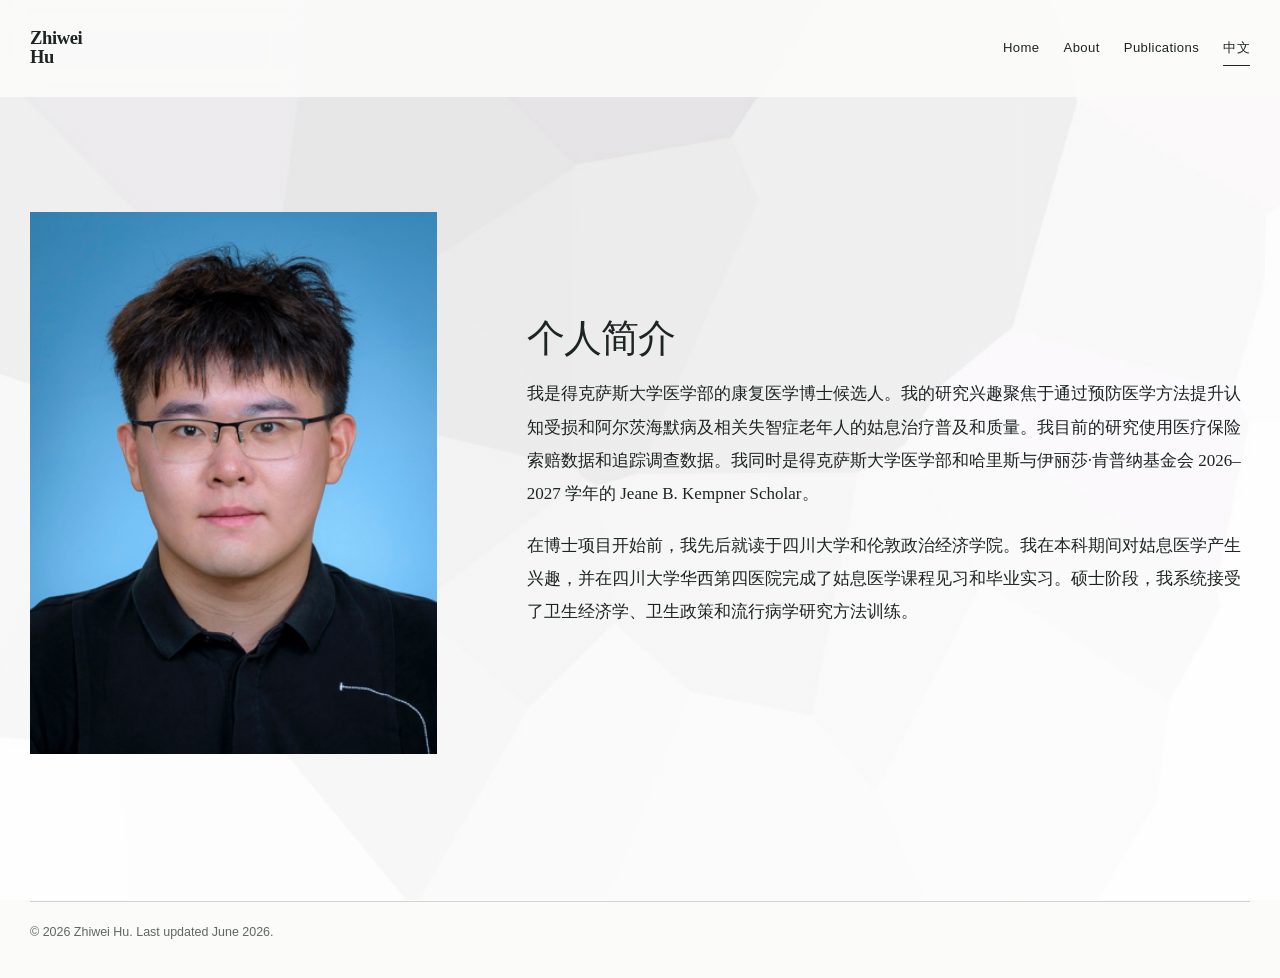
==== chinese.html @ 049ffa7e "Add files via upload" ====
<!doctype html>
<html lang="zh-CN">
<head>
  <meta charset="utf-8">
  <meta name="viewport" content="width=device-width, initial-scale=1">
  <title>中文简介 | Zhiwei Hu</title>
  <meta name="description" content="Zhiwei Hu 的中文个人简介。研究方向包括姑息治疗、老年健康、认知障碍、预防医学、医疗保险索赔数据分析与安宁疗护服务利用。">
  <meta name="robots" content="index, follow">
  <link rel="canonical" href="https://kzhkoshii.github.io/chinese.html">
  <link rel="icon" href="assets/favicon.svg" type="image/svg+xml">
  <link rel="stylesheet" href="styles.css">
</head>
<body>

<header class="site-header">
  <div class="header-inner">
    <a class="site-name" href="index.html" aria-label="Zhiwei Hu home">
      <span>Zhiwei</span><span>Hu</span>
    </a>
    <button class="nav-toggle" type="button" aria-expanded="false" aria-controls="site-navigation">
      Menu
    </button>
    <nav class="site-nav" id="site-navigation" aria-label="Primary navigation">
      <a href="index.html">Home</a>
<a href="about.html">About</a>
<a href="publications.html">Publications</a>
<a href="chinese.html" aria-current="page">中文</a>
    </nav>
  </div>
</header>

<main>
  <section class="chinese-layout" aria-labelledby="chinese-title">
    <div class="chinese-image">
      <img src="assets/images/profile-chinese.jpg" alt="Zhiwei Hu 个人照片">
    </div>
    <div class="chinese-copy">
      <h1 id="chinese-title">个人简介</h1>
      <p>我是得克萨斯大学医学部的康复医学博士候选人。我的研究兴趣聚焦于通过预防医学方法提升认知受损和阿尔茨海默病及相关失智症老年人的姑息治疗普及和质量。我目前的研究使用医疗保险索赔数据和追踪调查数据。我同时是得克萨斯大学医学部和哈里斯与伊丽莎·肯普纳基金会 2026–2027 学年的 Jeane B. Kempner Scholar。</p>
      <p>在博士项目开始前，我先后就读于四川大学和伦敦政治经济学院。我在本科期间对姑息医学产生兴趣，并在四川大学华西第四医院完成了姑息医学课程见习和毕业实习。硕士阶段，我系统接受了卫生经济学、卫生政策和流行病学研究方法训练。</p>
    </div>
  </section>
</main>

<footer class="site-footer">
  <span>© 2026 Zhiwei Hu. Last updated June 2026.</span>
</footer>
<script src="script.js"></script>

</body>
</html>
---- styles.css ----
:root {
  --ink: #1d2524;
  --muted: #5d6865;
  --line: rgba(29, 37, 36, 0.18);
  --accent: #315f59;
  --accent-soft: rgba(49, 95, 89, 0.09);
  --paper: #fbfbfa;
  --max-width: 1220px;
  --nav-height: 96px;
}

* { box-sizing: border-box; }

html { scroll-behavior: smooth; }

body {
  margin: 0;
  color: var(--ink);
  background: var(--paper);
  font-family: "Avenir Next", Avenir, "Segoe UI", "Helvetica Neue", Arial, sans-serif;
  font-size: 17px;
  line-height: 1.72;
  -webkit-font-smoothing: antialiased;
  text-rendering: optimizeLegibility;
}

body::before {
  content: "";
  position: fixed;
  inset: 0;
  z-index: -2;
  background-image: linear-gradient(rgba(251,251,250,0.22), rgba(251,251,250,0.22)),
                    url("assets/images/background.jpg");
  background-size: cover;
  background-position: center;
  opacity: 0.98;
}

a {
  color: var(--accent);
  text-decoration-thickness: 1px;
  text-underline-offset: 0.18em;
}

a:hover, a:focus { color: #1f453f; }

.site-header {
  position: sticky;
  top: 0;
  z-index: 20;
  background: rgba(251, 251, 250, 0.91);
  backdrop-filter: blur(12px);
  border-bottom: 1px solid transparent;
}

.header-inner {
  width: min(calc(100% - 56px), var(--max-width));
  min-height: var(--nav-height);
  margin: 0 auto;
  display: flex;
  align-items: center;
  justify-content: space-between;
  gap: 32px;
}

.site-name {
  display: inline-block;
  color: var(--ink);
  font-family: Georgia, "Times New Roman", serif;
  font-size: 1.16rem;
  font-weight: 700;
  line-height: 1.02;
  letter-spacing: -0.02em;
  text-decoration: none;
}

.site-name span { display: block; }

.nav-toggle {
  display: none;
  border: 1px solid var(--line);
  background: rgba(255,255,255,0.55);
  color: var(--ink);
  font: inherit;
  padding: 8px 11px;
  cursor: pointer;
}

.site-nav {
  display: flex;
  align-items: center;
  gap: 24px;
}

.site-nav a {
  position: relative;
  color: var(--ink);
  font-size: 0.82rem;
  letter-spacing: 0.03em;
  text-decoration: none;
}

.site-nav a::after {
  content: "";
  position: absolute;
  left: 0;
  right: 0;
  bottom: -7px;
  height: 1px;
  background: transparent;
}

.site-nav a:hover::after,
.site-nav a[aria-current="page"]::after {
  background: var(--ink);
}

main {
  width: min(calc(100% - 56px), var(--max-width));
  margin: 0 auto;
}

.hero {
  min-height: calc(100vh - var(--nav-height));
  display: grid;
  grid-template-columns: minmax(300px, 0.95fr) minmax(440px, 1.2fr);
  gap: clamp(42px, 6vw, 86px);
  align-items: center;
  padding: 54px 0 80px;
}

.hero-image img,
.chinese-image img {
  display: block;
  width: 100%;
  height: auto;
  object-fit: cover;
}

.hero-image img { aspect-ratio: 1.30 / 1; }

.hero-copy { max-width: 690px; }

h1, h2, h3 {
  font-family: Georgia, "Times New Roman", serif;
  color: var(--ink);
  font-weight: 500;
  letter-spacing: -0.025em;
}

h1 {
  margin: 0 0 18px;
  font-size: clamp(2.35rem, 4vw, 4.2rem);
  line-height: 1.04;
}

h2 {
  margin: 0 0 28px;
  font-size: clamp(1.8rem, 3vw, 3rem);
  line-height: 1.12;
}

h3 {
  margin: 0 0 11px;
  font-size: 1.23rem;
  line-height: 1.22;
}

p { margin: 0 0 18px; }

.small-heading {
  margin: 26px 0 8px;
  color: var(--ink);
  font-family: Georgia, "Times New Roman", serif;
  font-size: 1.16rem;
}

.inline-links {
  display: flex;
  flex-wrap: wrap;
  align-items: center;
  gap: 0;
  margin-top: 2px;
  font-size: 0.94rem;
}

.inline-links a { text-decoration: none; }

.inline-links a:not(:last-child)::after {
  content: "|";
  margin: 0 8px;
  color: var(--muted);
}

.page-shell {
  min-height: calc(100vh - var(--nav-height));
  padding: 48px 0 88px;
}

.page-title {
  margin-bottom: 38px;
  font-size: clamp(2.45rem, 4vw, 4.35rem);
}

.about-layout {
  display: grid;
  grid-template-columns: minmax(0, 1.35fr) minmax(260px, 0.58fr);
  gap: clamp(44px, 6vw, 84px);
  align-items: start;
}

.about-photo {
  position: sticky;
  top: calc(var(--nav-height) + 28px);
}

.about-photo img {
  width: 100%;
  max-height: 690px;
  object-fit: cover;
  object-position: center;
  display: block;
}

.section-block + .section-block { margin-top: 44px; }

.timeline {
  display: grid;
  gap: 14px;
  margin: 0;
}

.timeline-row {
  display: grid;
  grid-template-columns: 178px 1fr;
  gap: 18px;
}

.timeline-date {
  color: var(--muted);
  font-size: 0.93rem;
  white-space: nowrap;
}

.timeline-main strong {
  font-weight: 600;
}

.awards {
  display: grid;
  gap: 10px;
}

.award-row {
  display: grid;
  grid-template-columns: 130px 1fr;
  gap: 18px;
}

.download-link {
  display: inline-block;
  margin-top: 18px;
  border: 1px solid var(--ink);
  padding: 9px 16px;
  color: var(--ink);
  font-size: 0.9rem;
  text-decoration: none;
  transition: background-color 160ms ease, color 160ms ease;
}

.download-link:hover,
.download-link:focus {
  background: var(--ink);
  color: #fff;
}

.publication-group + .publication-group { margin-top: 48px; }

.publication-list {
  counter-reset: publication;
  margin: 0;
  padding: 0;
  list-style: none;
}

.publication-item {
  display: grid;
  grid-template-columns: 28px 1fr;
  gap: 4px;
  padding: 0 0 19px;
}

.publication-item::before {
  counter-increment: publication;
  content: counter(publication) ".";
  color: var(--muted);
  font-size: 0.94rem;
}

.publication-title { font-weight: 600; }

.pdf-link {
  white-space: nowrap;
  text-decoration: none;
}

.chinese-layout {
  min-height: calc(100vh - var(--nav-height));
  display: grid;
  grid-template-columns: minmax(260px, 0.76fr) minmax(430px, 1.35fr);
  gap: clamp(42px, 7vw, 98px);
  align-items: center;
  padding: 50px 0 82px;
}

.chinese-image img {
  aspect-ratio: 3 / 4;
  object-position: center top;
}

.chinese-copy {
  font-family: "Noto Serif SC", "Songti SC", SimSun, serif;
  line-height: 1.96;
}

.chinese-copy h1 {
  font-family: "Noto Serif SC", "Songti SC", SimSun, serif;
  font-size: clamp(2rem, 3vw, 3.15rem);
}

.site-footer {
  width: min(calc(100% - 56px), var(--max-width));
  margin: 0 auto;
  padding: 20px 0 35px;
  border-top: 1px solid var(--line);
  color: var(--muted);
  font-size: 0.78rem;
}

@media (max-width: 900px) {
  :root { --nav-height: 82px; }

  .header-inner,
  main,
  .site-footer {
    width: min(calc(100% - 36px), var(--max-width));
  }

  .nav-toggle { display: inline-flex; align-items: center; }

  .site-nav {
    display: none;
    position: absolute;
    top: var(--nav-height);
    left: 0;
    right: 0;
    padding: 16px 18px 20px;
    background: rgba(251, 251, 250, 0.97);
    border-bottom: 1px solid var(--line);
    flex-direction: column;
    align-items: flex-start;
    gap: 14px;
  }

  .site-nav.is-open { display: flex; }

  .hero,
  .chinese-layout,
  .about-layout {
    grid-template-columns: 1fr;
  }

  .hero {
    min-height: auto;
    gap: 30px;
    padding: 34px 0 60px;
  }

  .hero-copy { max-width: none; }
  .hero-image img { aspect-ratio: 1.25 / 1; }

  .about-layout { gap: 34px; }
  .about-photo { position: static; order: -1; }
  .about-photo img { max-height: 520px; object-position: center 42%; }

  .chinese-layout {
    min-height: auto;
    gap: 30px;
    padding: 34px 0 62px;
  }

  .chinese-image {
    max-width: 360px;
  }
}

@media (max-width: 620px) {
  body {
    font-size: 16px;
    line-height: 1.66;
  }

  .header-inner,
  main,
  .site-footer {
    width: min(calc(100% - 28px), var(--max-width));
  }

  .timeline-row,
  .award-row {
    grid-template-columns: 1fr;
    gap: 2px;
  }

  .timeline-date,
  .award-row > :first-child {
    margin-top: 4px;
  }

  .publication-item {
    grid-template-columns: 22px 1fr;
    gap: 0;
    padding-bottom: 20px;
  }

  .inline-links {
    line-height: 1.9;
  }
}
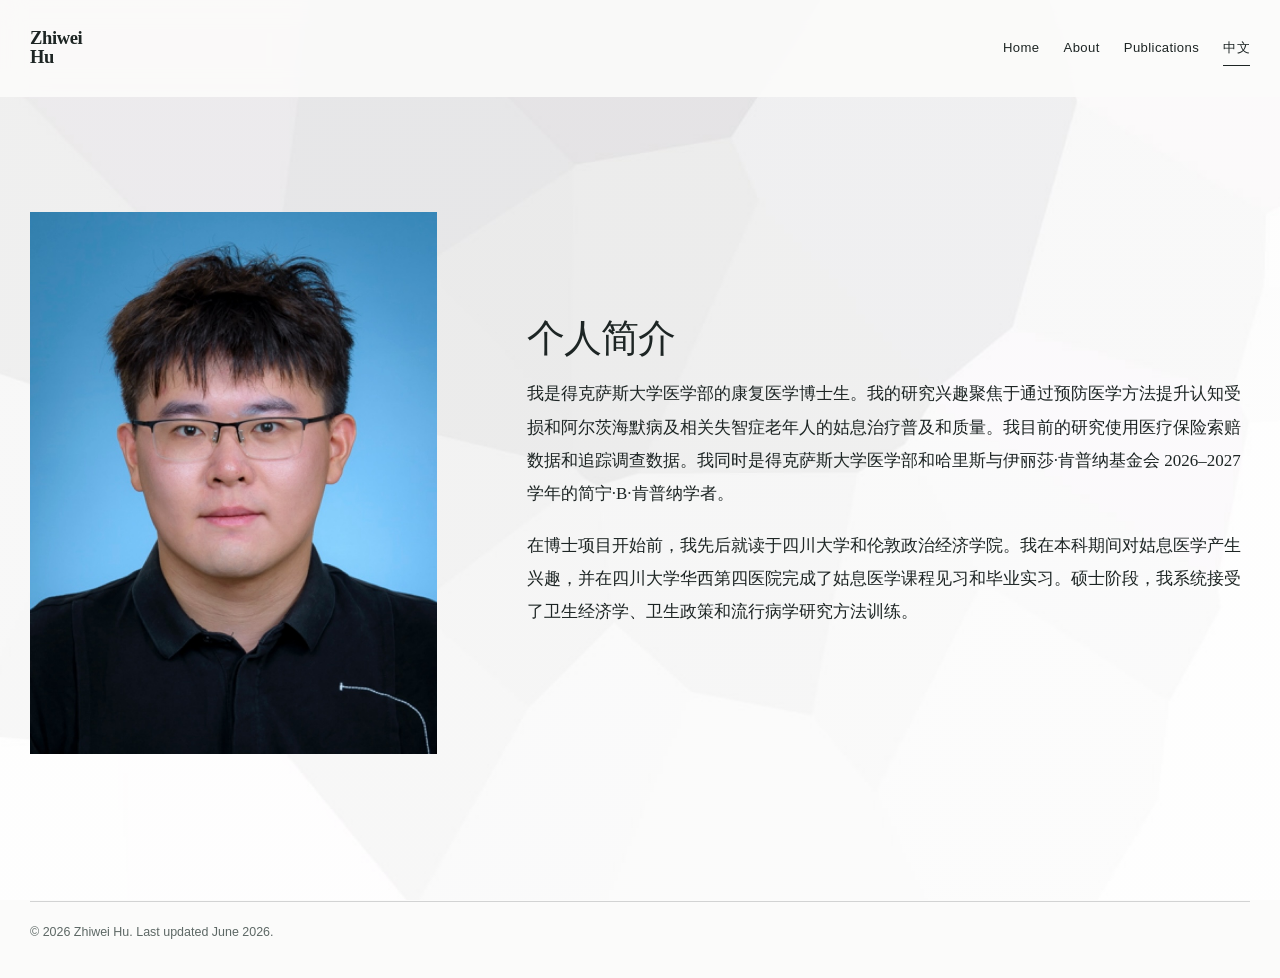
==== commit c432028c: "Update personal introduction in chinese.html" ====
--- a/chinese.html
+++ b/chinese.html
@@ -36,7 +36,7 @@
     </div>
     <div class="chinese-copy">
       <h1 id="chinese-title">个人简介</h1>
-      <p>我是得克萨斯大学医学部的康复医学博士候选人。我的研究兴趣聚焦于通过预防医学方法提升认知受损和阿尔茨海默病及相关失智症老年人的姑息治疗普及和质量。我目前的研究使用医疗保险索赔数据和追踪调查数据。我同时是得克萨斯大学医学部和哈里斯与伊丽莎·肯普纳基金会 2026–2027 学年的 Jeane B. Kempner Scholar。</p>
+      <p>我是得克萨斯大学医学部的康复医学博士生。我的研究兴趣聚焦于通过预防医学方法提升认知受损和阿尔茨海默病及相关失智症老年人的姑息治疗普及和质量。我目前的研究使用医疗保险索赔数据和追踪调查数据。我同时是得克萨斯大学医学部和哈里斯与伊丽莎·肯普纳基金会 2026–2027 学年的简宁·B·肯普纳学者。</p>
       <p>在博士项目开始前，我先后就读于四川大学和伦敦政治经济学院。我在本科期间对姑息医学产生兴趣，并在四川大学华西第四医院完成了姑息医学课程见习和毕业实习。硕士阶段，我系统接受了卫生经济学、卫生政策和流行病学研究方法训练。</p>
     </div>
   </section>
